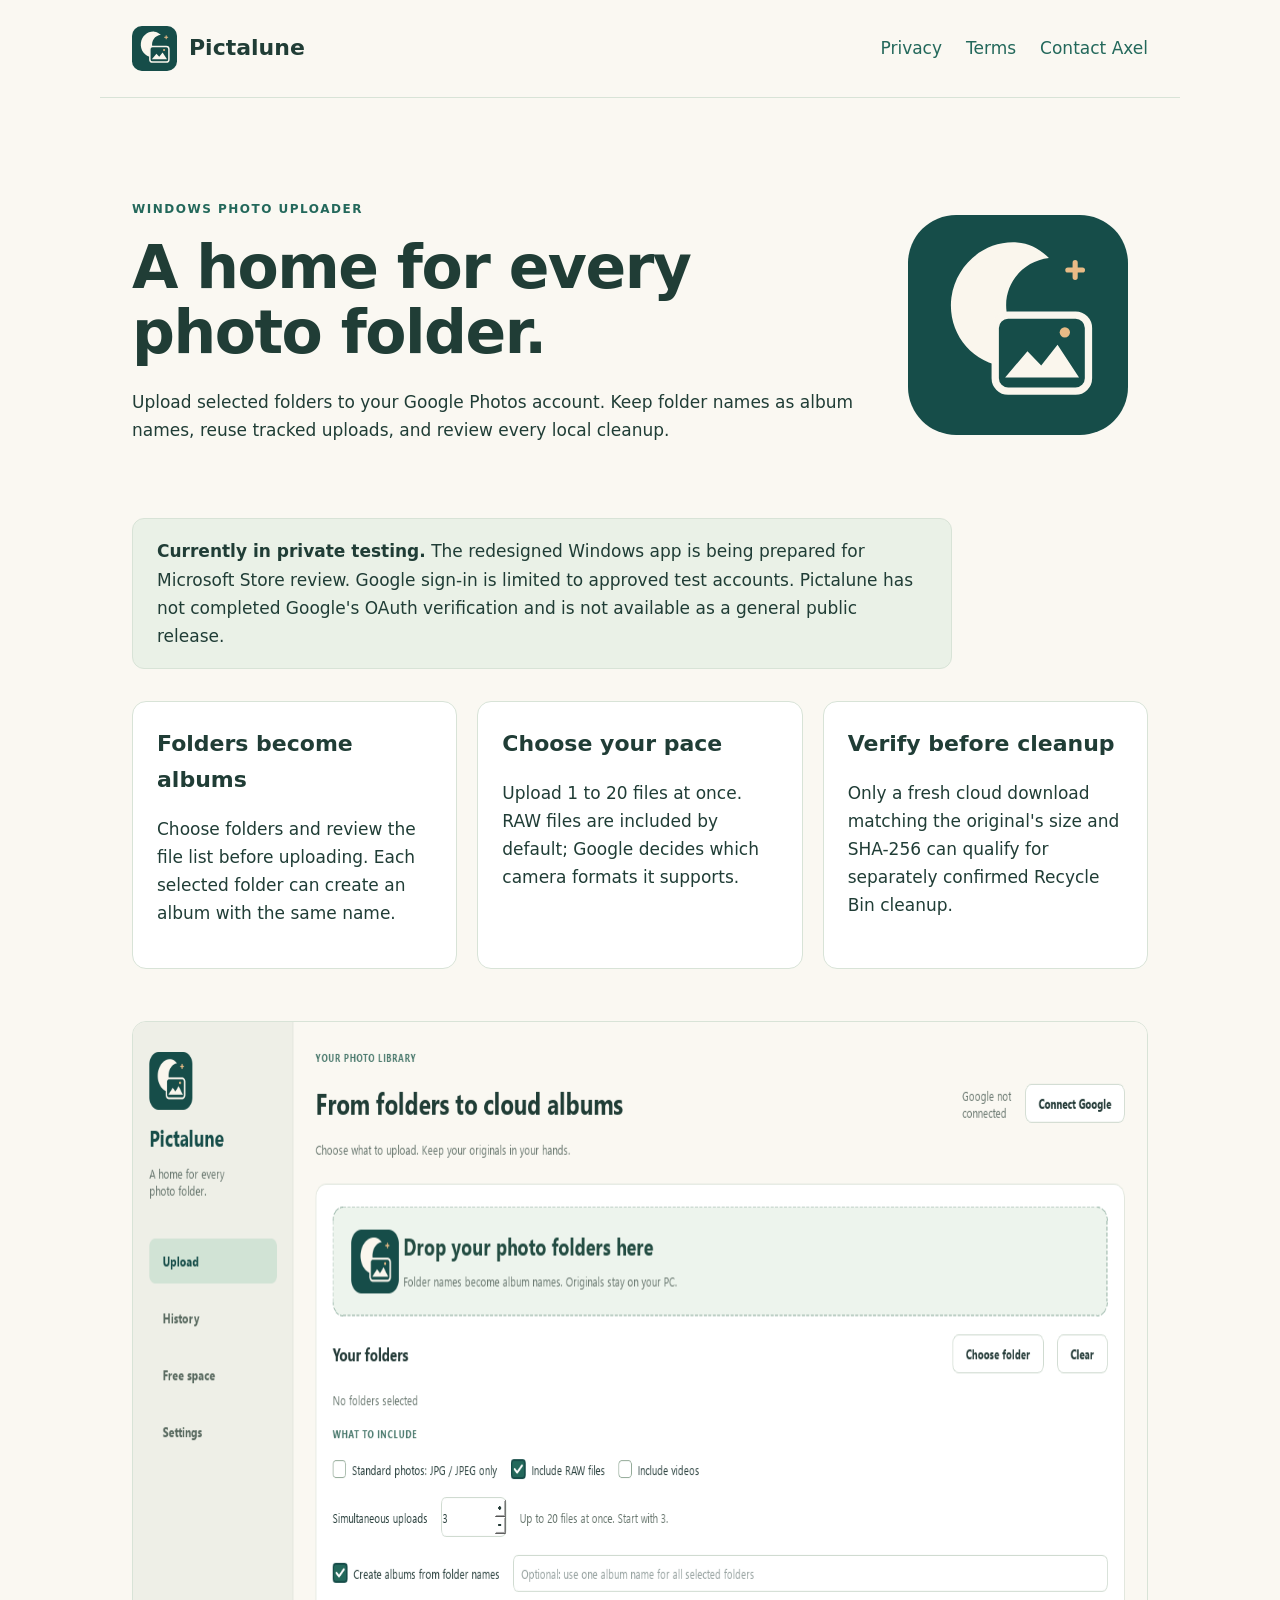
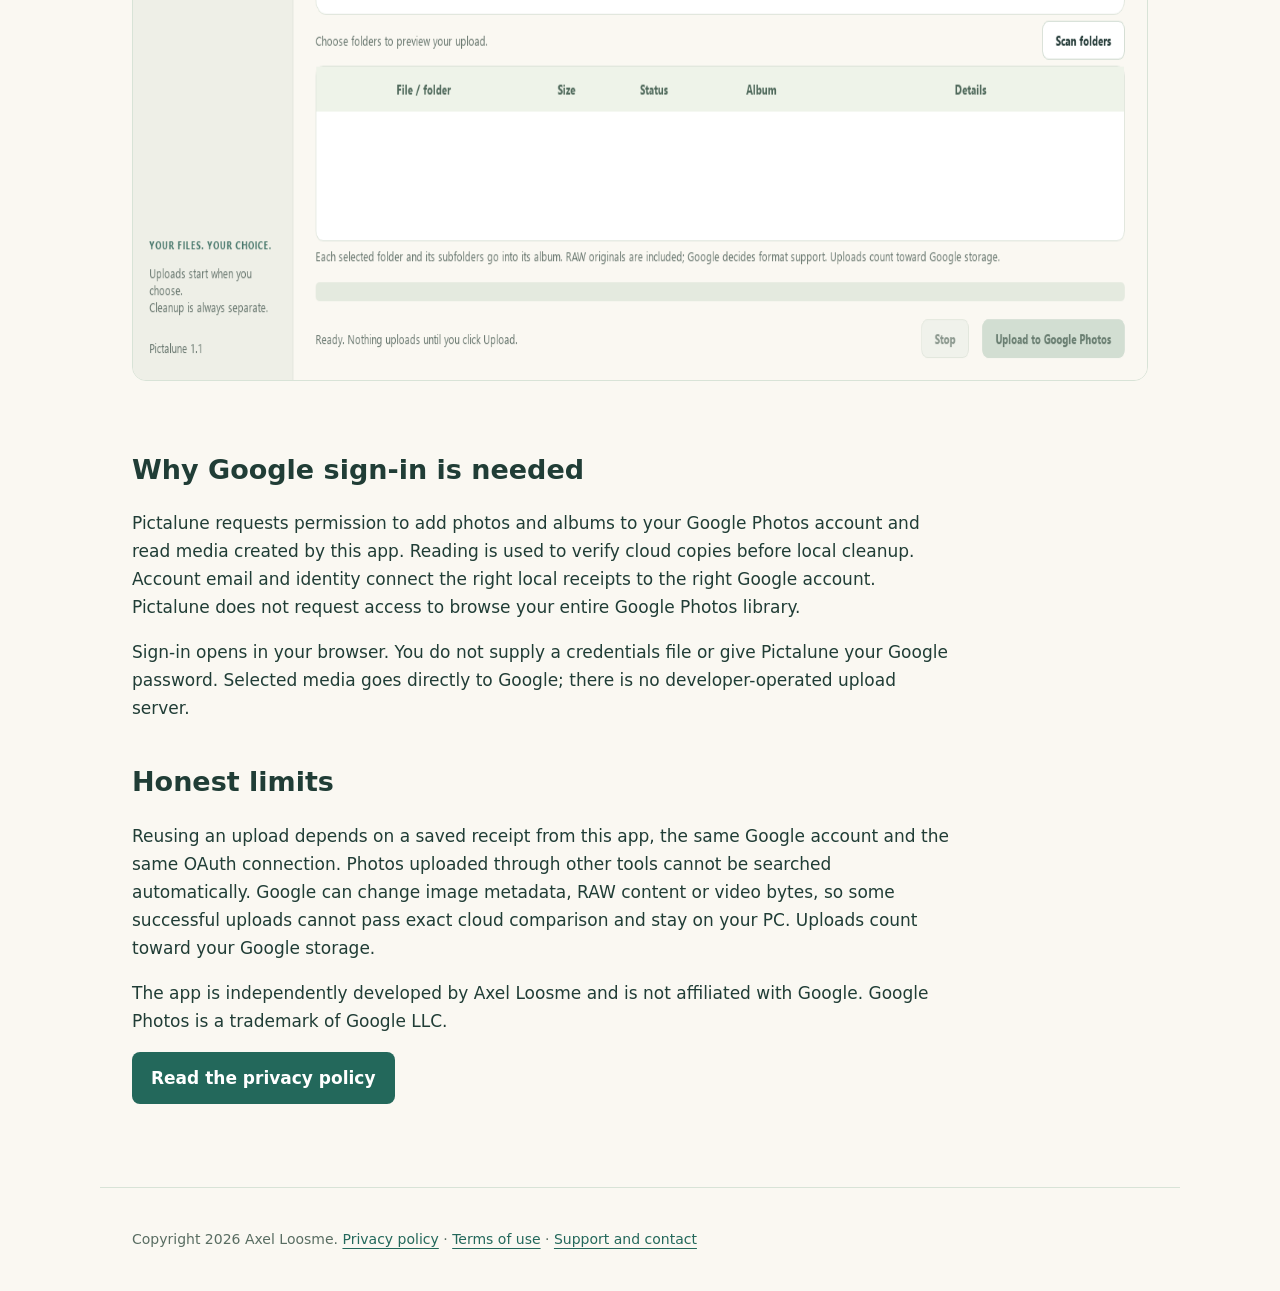
==== pictalune/index.html @ bf1ffbc9 "Add Pictalune app, privacy and terms pages for OAuth verification" ====
<!doctype html><html lang="en"><head><meta charset="utf-8"><meta name="viewport" content="width=device-width,initial-scale=1"><title>Pictalune | Photo folders to Google Photos albums</title><meta name="description" content="Pictalune is a Windows app for uploading selected photo folders to matching Google Photos albums, with reviewed local cleanup."><link rel="icon" href="pictalune.svg" type="image/svg+xml"><link rel="stylesheet" href="style.css"></head><body>
<header><a class="brand" href="./"><img src="pictalune.svg" alt="">Pictalune</a><nav aria-label="Main navigation"><a href="privacy.html">Privacy</a><a href="terms.html">Terms</a><a href="../#contact">Contact Axel</a></nav></header>
<main><section class="hero"><div><p class="eyebrow">Windows photo uploader</p><h1>A home for every photo folder.</h1><p>Upload selected folders to your Google Photos account. Keep folder names as album names, reuse tracked uploads, and review every local cleanup.</p></div><img src="pictalune.svg" alt="Pictalune crescent moon and photo frame logo"></section>
<p class="notice"><strong>Currently in private testing.</strong> The redesigned Windows app is being prepared for Microsoft Store review. Google sign-in is limited to approved test accounts. Pictalune has not completed Google's OAuth verification and is not available as a general public release.</p>
<section class="grid" aria-label="App features"><article class="card"><h2>Folders become albums</h2><p>Choose folders and review the file list before uploading. Each selected folder can create an album with the same name.</p></article><article class="card"><h2>Choose your pace</h2><p>Upload 1 to 20 files at once. RAW files are included by default; Google decides which camera formats it supports.</p></article><article class="card"><h2>Verify before cleanup</h2><p>Only a fresh cloud download matching the original's size and SHA-256 can qualify for separately confirmed Recycle Bin cleanup.</p></article></section>
<img class="shot" src="app.png" alt="Actual Pictalune Windows interface showing Upload, History, Free space and Settings navigation, folder selection and upload options." width="1366" height="960">
<section><h2>Why Google sign-in is needed</h2><p>Pictalune requests permission to add photos and albums to your Google Photos account and read media created by this app. Reading is used to verify cloud copies before local cleanup. Account email and identity connect the right local receipts to the right Google account. Pictalune does not request access to browse your entire Google Photos library.</p><p>Sign-in opens in your browser. You do not supply a credentials file or give Pictalune your Google password. Selected media goes directly to Google; there is no developer-operated upload server.</p></section>
<section><h2>Honest limits</h2><p>Reusing an upload depends on a saved receipt from this app, the same Google account and the same OAuth connection. Photos uploaded through other tools cannot be searched automatically. Google can change image metadata, RAW content or video bytes, so some successful uploads cannot pass exact cloud comparison and stay on your PC. Uploads count toward your Google storage.</p><p>The app is independently developed by Axel Loosme and is not affiliated with Google. Google Photos is a trademark of Google LLC.</p><p><a class="button" href="privacy.html">Read the privacy policy</a></p></section></main>
<footer><p>Copyright 2026 Axel Loosme. <a href="privacy.html">Privacy policy</a> · <a href="terms.html">Terms of use</a> · <a href="../#contact">Support and contact</a></p></footer></body></html>
---- pictalune/style.css ----
:root{color-scheme:light;--ink:#203d36;--muted:#596d62;--paper:#faf8f2;--line:#d8e3d7;--teal:#23685b}*{box-sizing:border-box}body{margin:0;background:var(--paper);color:var(--ink);font:17px/1.65 system-ui,"Segoe UI",sans-serif}a{color:#23685b;text-underline-offset:4px}header,main,footer{max-width:1080px;margin:auto;padding:26px 32px}header{display:flex;justify-content:space-between;align-items:center;border-bottom:1px solid var(--line);gap:24px}header a{text-decoration:none}nav{display:flex;gap:24px;flex-wrap:wrap}.brand{display:flex;align-items:center;gap:12px;font-size:22px;font-weight:750;color:var(--ink)}.brand img{width:45px;height:45px}.hero{display:grid;grid-template-columns:1fr 240px;gap:54px;align-items:center;padding:64px 0 40px}.hero img{width:220px;max-width:100%}h1{font-size:clamp(36px,5vw,60px);line-height:1.08;letter-spacing:-1.5px;margin:15px 0 24px}h2{font-size:27px;margin:38px 0 12px}h3{font-size:20px}p{max-width:820px}.eyebrow{color:var(--teal);font-size:12px;letter-spacing:1.5px;font-weight:750;text-transform:uppercase}.notice{padding:18px 24px;background:#eaf1e7;border:1px solid var(--line);border-radius:12px}.grid{display:grid;grid-template-columns:repeat(3,1fr);gap:20px;margin:32px 0}.card{background:white;border:1px solid var(--line);border-radius:14px;padding:24px}.card h2{font-size:22px;margin:0 0 12px}.shot{width:100%;border:1px solid var(--line);border-radius:14px;margin:20px 0}.button{display:inline-block;background:var(--teal);color:white;padding:12px 19px;border-radius:8px;text-decoration:none;font-weight:650}footer{border-top:1px solid var(--line);font-size:14px;color:var(--muted);margin-top:40px}code{font-size:14px;overflow-wrap:anywhere}li{margin:8px 0}a:focus-visible{outline:3px solid #b67c32;outline-offset:5px}@media(max-width:700px){header{align-items:flex-start;flex-direction:column}.hero{grid-template-columns:1fr;padding-top:30px;gap:20px}.hero img{width:120px;grid-row:1}.grid{grid-template-columns:1fr}header,main,footer{padding:22px}nav{gap:18px}h1{letter-spacing:-.5px}}
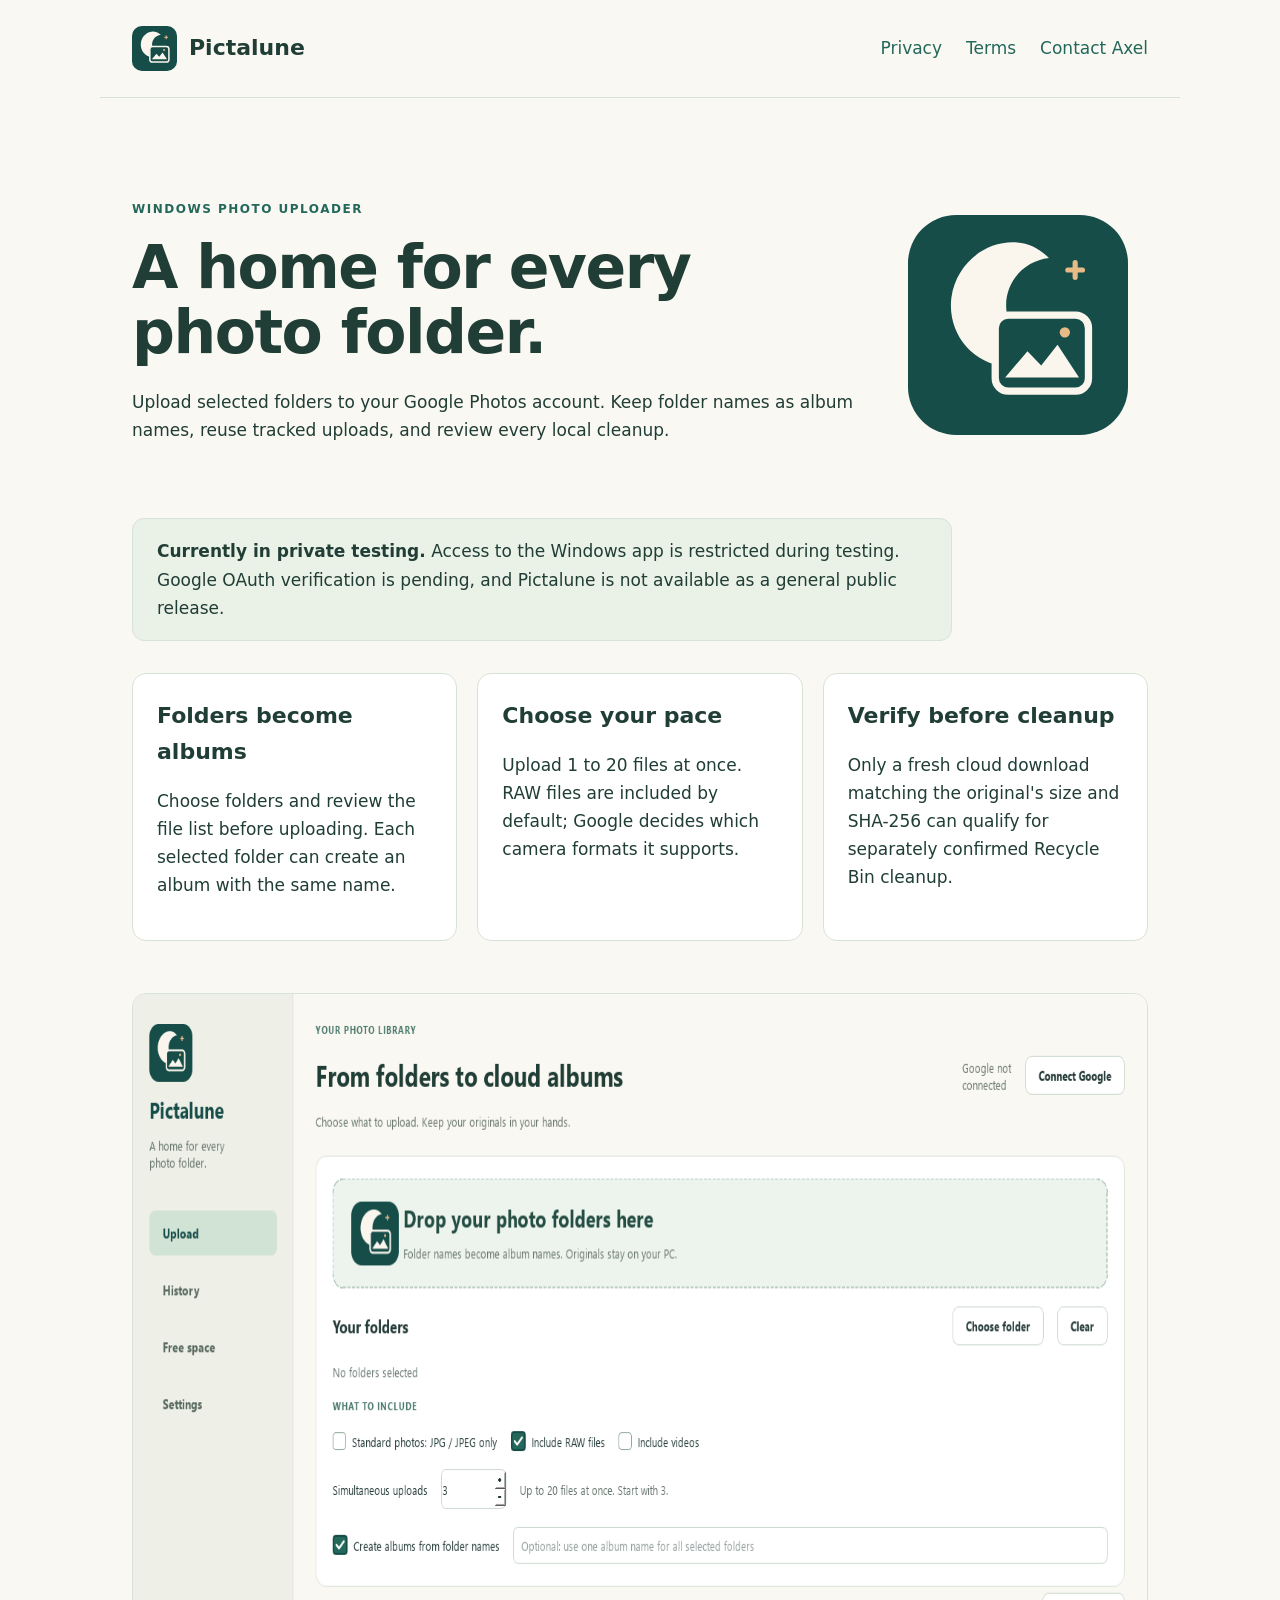
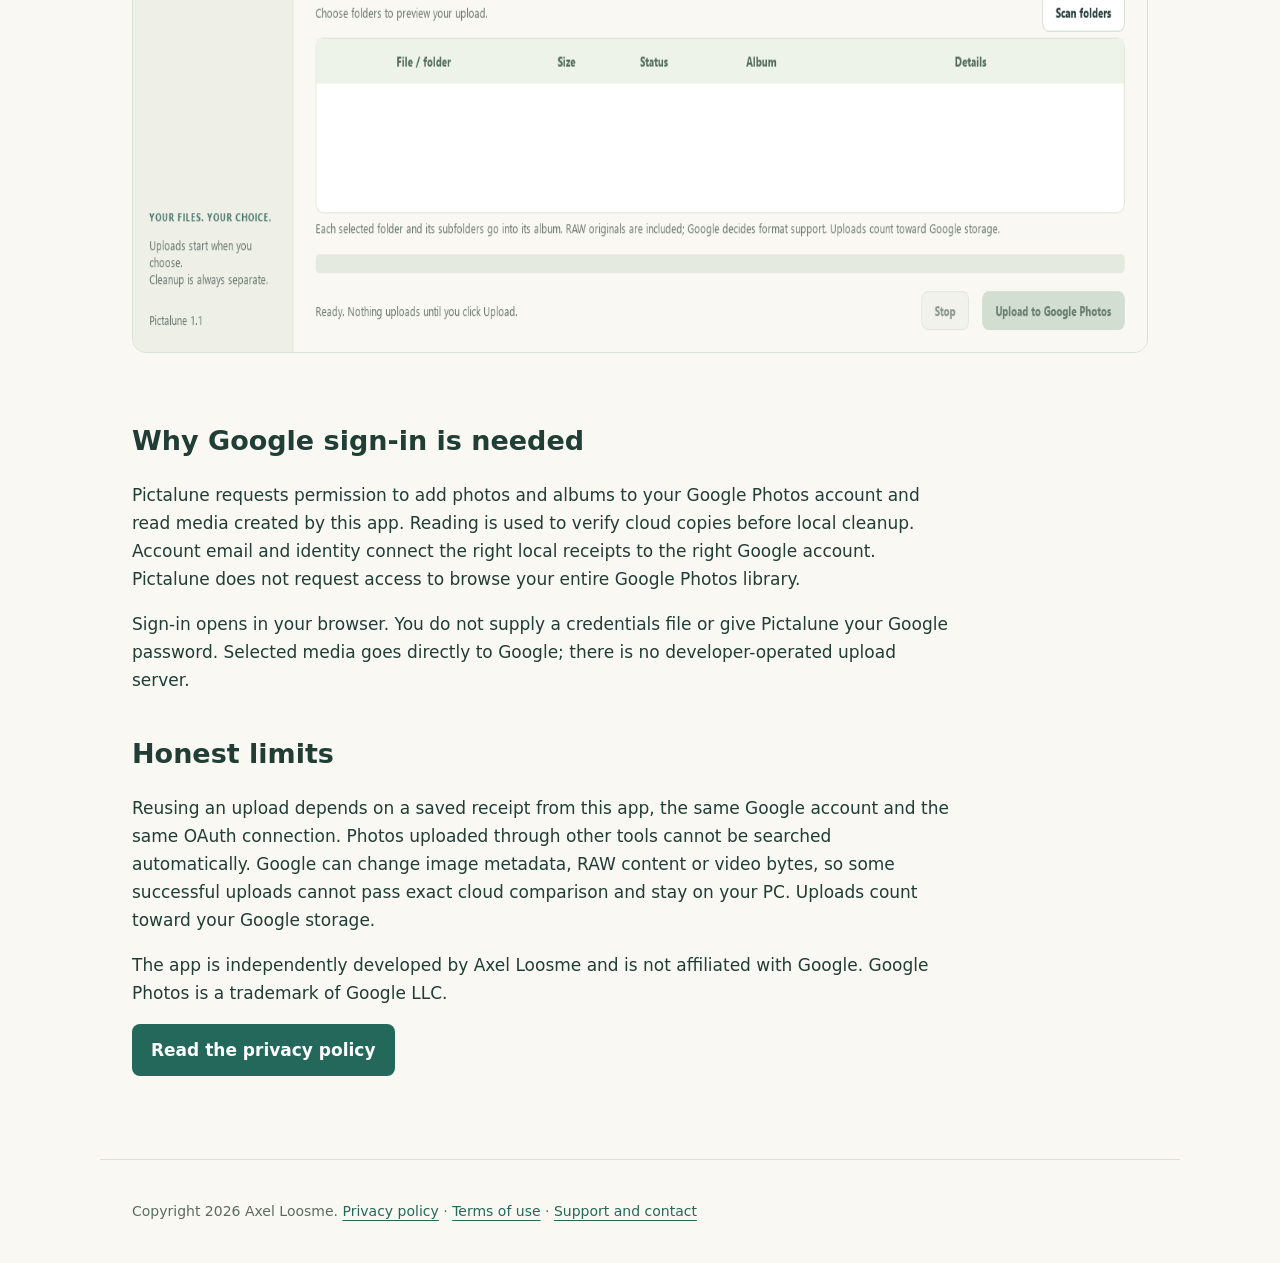
==== commit a1bc07b6: "Add Pictalune and current career details with readable portfolio text" ====
--- a/pictalune/index.html
+++ b/pictalune/index.html
@@ -1,7 +1,7 @@
 <!doctype html><html lang="en"><head><meta charset="utf-8"><meta name="viewport" content="width=device-width,initial-scale=1"><title>Pictalune | Photo folders to Google Photos albums</title><meta name="description" content="Pictalune is a Windows app for uploading selected photo folders to matching Google Photos albums, with reviewed local cleanup."><link rel="icon" href="pictalune.svg" type="image/svg+xml"><link rel="stylesheet" href="style.css"></head><body>
 <header><a class="brand" href="./"><img src="pictalune.svg" alt="">Pictalune</a><nav aria-label="Main navigation"><a href="privacy.html">Privacy</a><a href="terms.html">Terms</a><a href="../#contact">Contact Axel</a></nav></header>
 <main><section class="hero"><div><p class="eyebrow">Windows photo uploader</p><h1>A home for every photo folder.</h1><p>Upload selected folders to your Google Photos account. Keep folder names as album names, reuse tracked uploads, and review every local cleanup.</p></div><img src="pictalune.svg" alt="Pictalune crescent moon and photo frame logo"></section>
-<p class="notice"><strong>Currently in private testing.</strong> The redesigned Windows app is being prepared for Microsoft Store review. Google sign-in is limited to approved test accounts. Pictalune has not completed Google's OAuth verification and is not available as a general public release.</p>
+<p class="notice"><strong>Currently in private testing.</strong> Access to the Windows app is restricted during testing. Google OAuth verification is pending, and Pictalune is not available as a general public release.</p>
 <section class="grid" aria-label="App features"><article class="card"><h2>Folders become albums</h2><p>Choose folders and review the file list before uploading. Each selected folder can create an album with the same name.</p></article><article class="card"><h2>Choose your pace</h2><p>Upload 1 to 20 files at once. RAW files are included by default; Google decides which camera formats it supports.</p></article><article class="card"><h2>Verify before cleanup</h2><p>Only a fresh cloud download matching the original's size and SHA-256 can qualify for separately confirmed Recycle Bin cleanup.</p></article></section>
 <img class="shot" src="app.png" alt="Actual Pictalune Windows interface showing Upload, History, Free space and Settings navigation, folder selection and upload options." width="1366" height="960">
 <section><h2>Why Google sign-in is needed</h2><p>Pictalune requests permission to add photos and albums to your Google Photos account and read media created by this app. Reading is used to verify cloud copies before local cleanup. Account email and identity connect the right local receipts to the right Google account. Pictalune does not request access to browse your entire Google Photos library.</p><p>Sign-in opens in your browser. You do not supply a credentials file or give Pictalune your Google password. Selected media goes directly to Google; there is no developer-operated upload server.</p></section>
